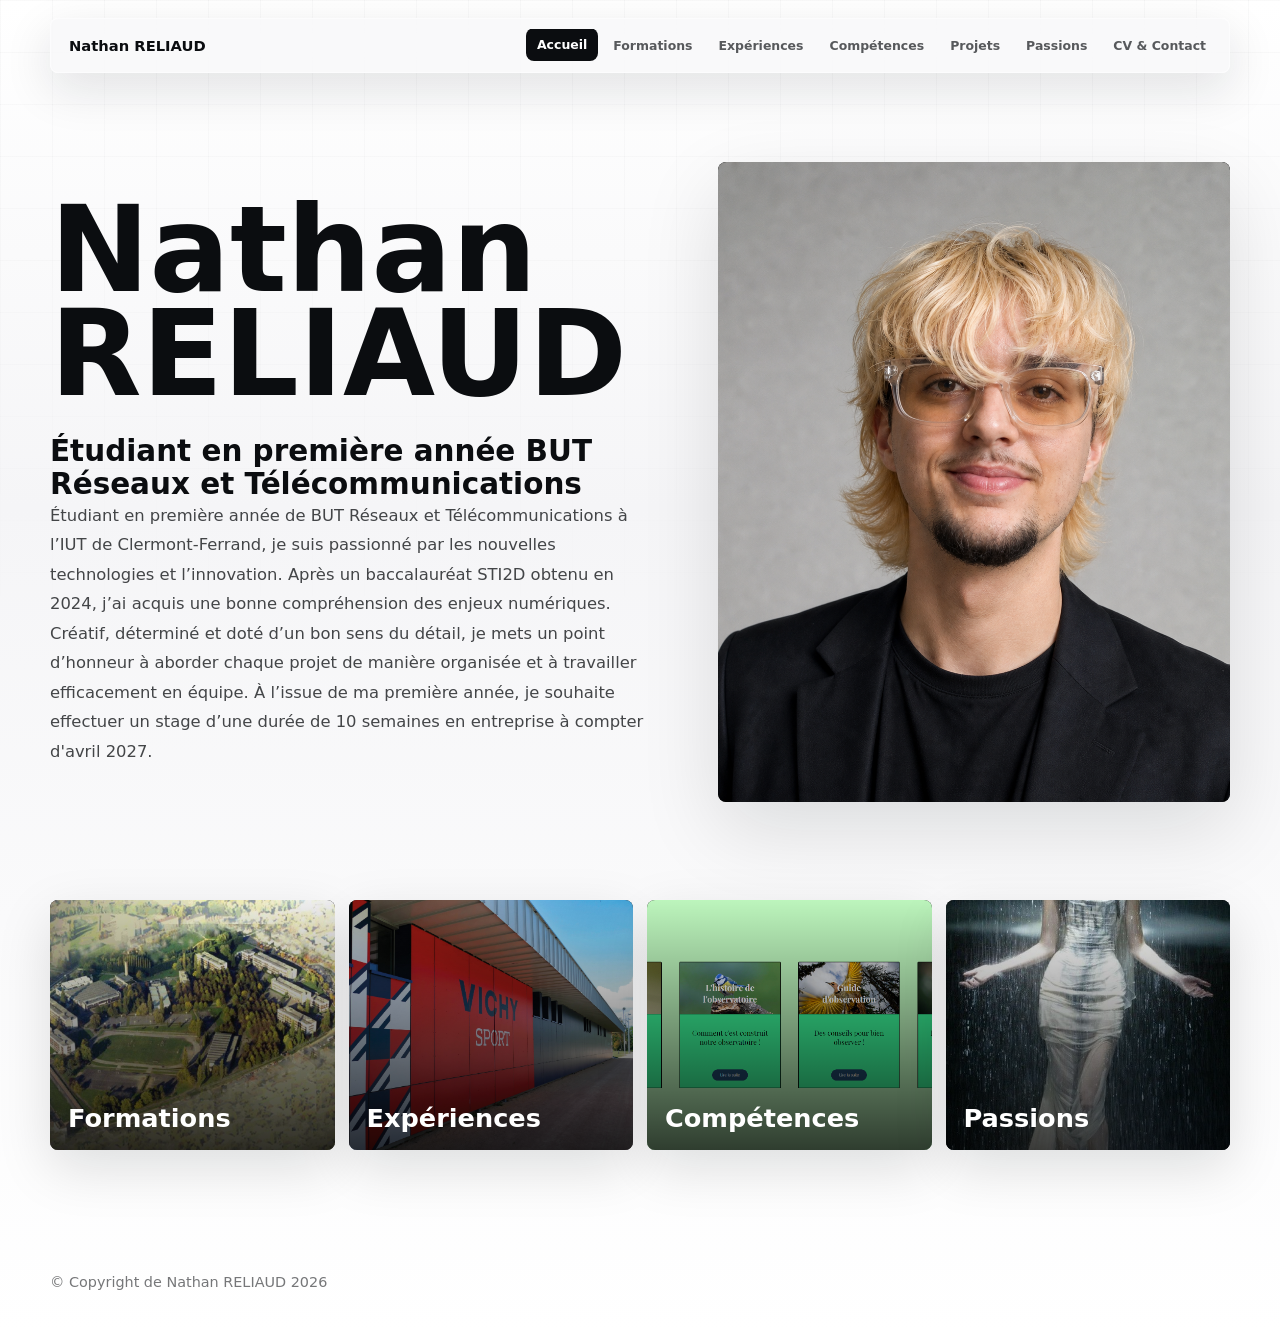
==== index.html @ 06b1cb3a "Add files via upload" ====
<!DOCTYPE html>
<html lang="fr">
<head>
    <meta charset="UTF-8">
    <meta name="viewport" content="width=device-width, initial-scale=1.0">
    <meta name="author" content="Nathan RELIAUD">
    <meta name="description" content="Portfolio de Nathan RELIAUD, étudiant en BUT Réseaux et Télécommunications.">
    <link rel="stylesheet" href="style.css">
    <title>Nathan RELIAUD | Portfolio</title>
</head>
<body>
    <nav class="site-nav" aria-label="Navigation principale">
        <a class="brand" href="index.html">Nathan RELIAUD</a>
        <div class="nav-links">
            <a class="active" href="index.html">Accueil</a>
            <a href="formations.html">Formations</a>
            <a href="experiences.html">Expériences</a>
            <a href="competences.html">Compétences</a>
            <a href="projets.html">Projets</a>
            <a href="passions.html">Passions</a>
            <a href="cv-contact.html">CV & Contact</a>
        </div>
    </nav>

    <header class="hero">
        <div id="paragraphe" class="hero-copy reveal">
            <h1>Nathan RELIAUD</h1>
            <h3>Étudiant en première année BUT Réseaux et Télécommunications</h3>
            <p>
                Étudiant en première année de BUT Réseaux et Télécommunications à l’IUT de Clermont-Ferrand,
                je suis passionné par les nouvelles technologies et l’innovation.
                Après un baccalauréat STI2D obtenu en 2024, j’ai acquis une bonne compréhension des enjeux numériques.
                Créatif, déterminé et doté d’un bon sens du détail,
                je mets un point d’honneur à aborder chaque projet de manière organisée et à travailler efficacement
                en équipe. À l’issue de ma première année, je souhaite effectuer un stage d’une durée de 10 semaines en entreprise à compter d'avril 2027.
            </p>
        </div>

        <div class="hero-visual reveal" aria-label="Aperçu visuel du portfolio">
            <div class="portrait-frame">
                <img src="image/photo-portfolio-cv.png" alt="Portrait de Nathan RELIAUD">
            </div>
        </div>
    </header>

    <main>
        <section class="home-portals" aria-label="Sections du portfolio">
            <a class="portal reveal" href="formations.html">
                <img src="image/lycee.jpg" alt="Formation">
                <span>Formations</span>
            </a>
            <a class="portal reveal" href="experiences.html">
                <img src="image/vestiaire-sud.jpg" alt="Expériences professionnelles">
                <span>Expériences</span>
            </a>
            <a class="portal reveal" href="competences.html">
                <img src="image/site oiseau.png" alt="Compétences">
                <span>Compétences</span>
            </a>
            <a class="portal reveal" href="passions.html">
                <img src="image/AM-spring_summer-98.jpg" alt="Passions">
                <span>Passions</span>
            </a>
        </section>
    </main>

    <footer>
        <p>&copy; Copyright de Nathan RELIAUD 2026</p>
    </footer>
    <script src="script.js"></script>
</body>
</html>
---- style.css ----
:root {
    color-scheme: light;
    --bg: #f5f5f7;
    --surface: rgba(255, 255, 255, 0.76);
    --surface-strong: #ffffff;
    --ink: #0b0d10;
    --muted: #5d6570;
    --line: rgba(14, 18, 24, 0.1);
    --accent: #0a84ff;
    --accent-2: #00a676;
    --accent-3: #ff375f;
    --shadow: 0 28px 80px rgba(11, 13, 16, 0.12);
    --max: 1180px;
}

* {
    box-sizing: border-box;
    margin: 0;
    padding: 0;
}

html {
    scroll-behavior: smooth;
    font-family: -apple-system, BlinkMacSystemFont, "Segoe UI", system-ui, sans-serif;
    background: var(--bg);
    color: var(--ink);
}

body {
    min-height: 100vh;
    background:
        linear-gradient(180deg, #ffffff 0%, #f5f5f7 38%, #ffffff 100%);
    overflow-x: hidden;
}

body::before {
    content: "";
    position: fixed;
    inset: 0;
    pointer-events: none;
    background-image:
        linear-gradient(rgba(10, 13, 18, 0.035) 1px, transparent 1px),
        linear-gradient(90deg, rgba(10, 13, 18, 0.035) 1px, transparent 1px);
    background-size: 52px 52px;
    mask-image: linear-gradient(to bottom, rgba(0, 0, 0, 0.7), transparent 72%);
}

a {
    color: inherit;
}

img,
iframe {
    max-width: 100%;
}

img {
    display: block;
}

strong,
b {
    color: #000000;
    font-weight: 700;
}

h1,
h2,
h3 {
    overflow-wrap: break-word;
}

p {
    overflow-wrap: normal;
    word-break: normal;
}

.site-nav {
    position: fixed;
    z-index: 20;
    top: 18px;
    left: 50%;
    width: min(calc(100% - 28px), var(--max));
    transform: translateX(-50%);
    display: flex;
    align-items: center;
    justify-content: space-between;
    gap: 16px;
    padding: 10px 12px 10px 18px;
    border: 1px solid rgba(255, 255, 255, 0.58);
    border-radius: 8px;
    background: rgba(247, 247, 249, 0.72);
    box-shadow: 0 16px 48px rgba(20, 24, 31, 0.12);
    backdrop-filter: blur(22px) saturate(180%);
}

.brand {
    flex: 0 0 auto;
    text-decoration: none;
    font-size: 0.92rem;
    font-weight: 750;
    letter-spacing: 0;
    color: var(--ink);
}

.nav-links {
    display: flex;
    align-items: center;
    justify-content: flex-end;
    gap: 4px;
    overflow-x: auto;
    scrollbar-width: none;
}

.nav-links::-webkit-scrollbar {
    display: none;
}

.nav-links a {
    flex: 0 0 auto;
    text-decoration: none;
    color: rgba(11, 13, 16, 0.68);
    font-size: 0.78rem;
    font-weight: 650;
    padding: 9px 11px;
    border-radius: 8px;
    transition: color 180ms ease, background 180ms ease, transform 180ms ease;
}

.nav-links a:hover,
.nav-links a.active {
    color: #ffffff;
    background: #0b0d10;
    transform: translateY(-1px);
}

.hero {
    min-height: 100vh;
    width: min(calc(100% - 36px), var(--max));
    margin: 0 auto;
    padding: 128px 0 64px;
    display: grid;
    grid-template-columns: minmax(0, 0.92fr) minmax(360px, 0.78fr);
    gap: clamp(28px, 5vw, 72px);
    align-items: center;
}

.hero > * {
    min-width: 0;
}

#paragraphe {
    max-width: 760px;
}

.hero h1,
.page-hero h1 {
    font-size: clamp(4.2rem, 9.3vw, 8.2rem);
    line-height: 0.88;
    letter-spacing: 0;
    font-weight: 850;
}

.hero h3 {
    width: min(100%, 700px);
    margin-top: 28px;
    font-size: clamp(1.2rem, 2.3vw, 2rem);
    line-height: 1.12;
    letter-spacing: 0;
    font-weight: 740;
}

.hero-copy {
    font-size: clamp(1rem, 1.28vw, 1.18rem);
    line-height: 1.8;
    color: rgba(11, 13, 16, 0.76);
}

.hero-copy br {
    display: none;
}

.hero-copy h1,
.hero-copy h3 {
    color: var(--ink);
}

.hero-visual {
    position: relative;
    min-height: 640px;
    display: grid;
}

.portrait-frame,
.visual-tile {
    overflow: hidden;
    border-radius: 8px;
    background: #111111;
    box-shadow: var(--shadow);
}

.portrait-frame {
    min-height: 640px;
    display: grid;
    place-items: center;
    padding: 0;
}

.visual-tile img,
.portal img,
.media-card img,
.gallery-grid img {
    width: 100%;
    height: 100%;
    object-fit: cover;
}

.portrait-frame img {
    width: 100%;
    height: 100%;
    max-height: none;
    object-fit: cover;
    object-position: center;
    border-radius: 8px;
}

.visual-stack {
    display: grid;
    gap: 14px;
}

.visual-tile:nth-child(1) {
    height: 250px;
}

.visual-tile:nth-child(2) {
    height: 182px;
}

.visual-tile:nth-child(3) {
    height: 180px;
}

.home-portals {
    width: min(calc(100% - 36px), var(--max));
    margin: 0 auto 90px;
    display: grid;
    grid-template-columns: repeat(4, minmax(0, 1fr));
    gap: 14px;
}

.portal {
    position: relative;
    min-height: 250px;
    overflow: hidden;
    border-radius: 8px;
    background: #0b0d10;
    text-decoration: none;
    box-shadow: 0 18px 54px rgba(11, 13, 16, 0.13);
    isolation: isolate;
}

.portal::after {
    content: "";
    position: absolute;
    inset: 0;
    z-index: 1;
    background: linear-gradient(180deg, rgba(0, 0, 0, 0.04), rgba(0, 0, 0, 0.76));
}

.portal img {
    position: absolute;
    inset: 0;
    z-index: 0;
    transform: scale(1.01);
    transition: transform 700ms cubic-bezier(0.2, 0.8, 0.2, 1), filter 700ms ease;
}

.portal span {
    position: absolute;
    z-index: 2;
    left: 18px;
    right: 18px;
    bottom: 18px;
    color: #ffffff;
    font-size: clamp(1.25rem, 2vw, 2rem);
    line-height: 1;
    font-weight: 800;
    letter-spacing: 0;
}

.portal:hover img {
    transform: scale(1.08);
    filter: saturate(1.08) contrast(1.04);
}

.page-hero {
    position: relative;
    min-height: 78vh;
    display: grid;
    align-items: end;
    overflow: hidden;
    padding: 142px max(24px, calc((100vw - var(--max)) / 2)) 76px;
    color: #ffffff;
    background: #0b0d10;
}

.page-hero::after {
    content: "";
    position: absolute;
    inset: 0;
    background:
        linear-gradient(90deg, rgba(0, 0, 0, 0.76), rgba(0, 0, 0, 0.16) 58%, rgba(0, 0, 0, 0.56)),
        linear-gradient(180deg, rgba(0, 0, 0, 0), rgba(0, 0, 0, 0.72));
}

.page-hero img {
    position: absolute;
    inset: 0;
    width: 100%;
    height: 100%;
    object-fit: cover;
}

.page-hero img[src$="photo-portfolio-cv.png"] {
    object-position: center 30%;
}

.page-hero h1 {
    position: relative;
    z-index: 1;
    width: min(980px, 100%);
    color: #ffffff;
    overflow-wrap: break-word;
    hyphens: auto;
}

.page-content {
    width: min(calc(100% - 36px), var(--max));
    margin: 0 auto;
    padding: 80px 0 100px;
}

.content-section {
    display: grid;
    gap: 18px;
}

.content-section + .content-section {
    margin-top: 74px;
}

.section-title {
    font-size: clamp(2.25rem, 5vw, 5.5rem);
    line-height: 0.95;
    letter-spacing: 0;
    font-weight: 840;
}

.feature-card,
.text-card,
.media-card,
.cv-panel {
    border: 1px solid var(--line);
    border-radius: 8px;
    background: var(--surface-strong);
    box-shadow: 0 24px 70px rgba(24, 27, 34, 0.08);
}

.feature-card,
.text-card {
    padding: clamp(22px, 4vw, 46px);
}

.feature-card {
    display: grid;
    grid-template-columns: minmax(0, 0.88fr) minmax(320px, 1.12fr);
    gap: clamp(22px, 4vw, 52px);
    align-items: center;
}

.feature-card.reverse {
    grid-template-columns: minmax(320px, 1.12fr) minmax(0, 0.88fr);
}

.feature-card.reverse .copy {
    order: 2;
}

.feature-card.reverse .media-card {
    order: 1;
}

.copy {
    display: grid;
    gap: 15px;
    min-width: 0;
    font-size: clamp(1rem, 1.4vw, 1.13rem);
    line-height: 1.75;
    color: rgba(11, 13, 16, 0.72);
}

.copy h2,
.copy h3,
.text-card h2,
.text-card h3 {
    color: var(--ink);
    font-size: clamp(1.6rem, 3vw, 3.1rem);
    line-height: 1;
    letter-spacing: 0;
    font-weight: 800;
}

.media-card {
    min-height: 360px;
    overflow: hidden;
    background: #d8dde4;
}

.media-card.contain-image {
    display: grid;
    place-items: center;
    padding: clamp(20px, 4vw, 44px);
}

.media-card.contain-image img {
    width: min(100%, 760px);
    height: auto;
    max-height: 100%;
    object-fit: contain;
}

.media-card.tall {
    min-height: 520px;
}

.media-card.project-shot {
    min-height: 460px;
}

.media-card.project-shot img {
    object-fit: contain;
    padding: clamp(12px, 2vw, 22px);
    background: #eef1f5;
}

.media-card.compact {
    min-height: 280px;
}

.skills-grid,
.qualities-grid,
.projects-grid,
.contact-grid {
    display: grid;
    grid-template-columns: repeat(3, minmax(0, 1fr));
    gap: 14px;
}

.skills-grid {
    grid-template-columns: 1fr;
    align-items: start;
}

.projects-grid,
.contact-grid {
    grid-template-columns: repeat(2, minmax(0, 1fr));
}

.text-card {
    display: grid;
    align-content: start;
    gap: 14px;
    min-width: 0;
    overflow: hidden;
}

.text-card p {
    line-height: 1.74;
    color: rgba(11, 13, 16, 0.72);
    max-width: 100%;
}

.skill-meter {
    display: grid;
    grid-template-columns: 1fr auto;
    gap: 10px;
    align-items: center;
    margin: 8px 0 10px;
}

progress {
    width: 100%;
    height: 9px;
    overflow: hidden;
    border: 0;
    border-radius: 999px;
    background: #e8ebef;
}

progress::-webkit-progress-bar {
    background: #e8ebef;
    border-radius: 999px;
}

progress::-webkit-progress-value {
    border-radius: 999px;
    background: linear-gradient(90deg, var(--accent), var(--accent-2));
}

progress::-moz-progress-bar {
    border-radius: 999px;
    background: linear-gradient(90deg, var(--accent), var(--accent-2));
}

.gallery-grid,
.music-grid {
    display: grid;
    gap: 14px;
}

.gallery-grid {
    grid-template-columns: repeat(3, minmax(0, 1fr));
}

.music-grid {
    grid-template-columns: repeat(3, minmax(0, 1fr));
}

.galerie-item {
    position: relative;
    min-height: 520px;
    overflow: hidden;
    border-radius: 8px;
    background: #0b0d10;
    box-shadow: 0 20px 55px rgba(11, 13, 16, 0.12);
}

.galerie-item img {
    width: 100%;
    height: 100%;
    object-fit: cover;
}

.galerie-item figcaption {
    position: absolute;
    left: 14px;
    right: 14px;
    bottom: 14px;
    z-index: 2;
    padding: 12px 13px;
    border-radius: 8px;
    color: #ffffff;
    font-size: 0.9rem;
    font-weight: 700;
    background: rgba(0, 0, 0, 0.48);
    backdrop-filter: blur(14px);
}

.music-grid img {
    width: 100%;
    aspect-ratio: 1;
    object-fit: cover;
    border-radius: 8px;
    box-shadow: 0 20px 55px rgba(11, 13, 16, 0.12);
}

.cv-panel {
    overflow: hidden;
    background: #ffffff;
}

iframe {
    display: block;
    width: 100%;
    height: min(74vh, 760px);
    border: 0;
}

.contact-grid {
    align-items: stretch;
}

.contact-grid .text-card a {
    color: var(--accent);
    font-weight: 760;
    text-decoration-thickness: 2px;
    text-underline-offset: 5px;
}

footer {
    width: min(calc(100% - 36px), var(--max));
    margin: 0 auto;
    padding: 34px 0 42px;
    color: rgba(11, 13, 16, 0.56);
    font-size: 0.9rem;
}

.reveal {
    opacity: 1;
    transform: none;
    transition: opacity 720ms ease, transform 720ms cubic-bezier(0.2, 0.8, 0.2, 1);
}

.motion-ready .reveal {
    opacity: 1;
    transform: translateY(24px);
}

.reveal.is-visible {
    opacity: 1;
    transform: translateY(0);
}

@media (max-width: 980px) {
    .site-nav {
        align-items: flex-start;
        flex-direction: column;
    }

    .nav-links {
        width: 100%;
        justify-content: flex-start;
    }

    .hero {
        grid-template-columns: 1fr;
        padding-top: 158px;
    }

    .hero-visual {
        grid-template-columns: 1fr;
        min-height: 0;
    }

    .portrait-frame {
        min-height: 520px;
    }

    .home-portals,
    .skills-grid,
    .qualities-grid,
    .projects-grid,
    .gallery-grid,
    .music-grid,
    .contact-grid,
    .feature-card,
    .feature-card.reverse {
        grid-template-columns: 1fr;
    }

    .feature-card.reverse .copy,
    .feature-card.reverse .media-card {
        order: initial;
    }
}

@media (max-width: 640px) {
    .site-nav {
        top: 10px;
        width: min(calc(100% - 18px), var(--max));
        padding: 10px;
    }

    .brand {
        padding-left: 2px;
    }

    .nav-links a {
        font-size: 0.7rem;
        padding: 7px 8px;
    }

    .nav-links {
        flex-wrap: wrap;
        overflow-x: visible;
        row-gap: 4px;
    }

    .hero,
    .page-content,
    .home-portals,
    footer {
        width: min(calc(100% - 22px), var(--max));
    }

    #paragraphe,
    .hero-copy,
    .hero-copy h3,
    .hero-copy p {
        width: calc(100vw - 22px);
        max-width: calc(100vw - 22px);
    }

    .hero-copy h3 {
        max-inline-size: 28ch;
    }

    .hero-copy p {
        max-inline-size: 35ch;
    }

    .hero {
        padding-top: 150px;
        gap: 22px;
    }

    .hero h1,
    .page-hero h1 {
        font-size: clamp(3.1rem, 16vw, 4.9rem);
    }

    .page-hero h1 {
        font-size: clamp(2.25rem, 9.8vw, 3.2rem);
        line-height: 0.92;
    }

    .hero h3 {
        margin-top: 20px;
        font-size: 1.05rem;
    }

    .portrait-frame {
        min-height: 410px;
    }

    .home-portals {
        margin-bottom: 56px;
    }

    .portal {
        min-height: 210px;
    }

    .page-hero {
        min-height: 66vh;
        padding-top: 170px;
        padding-bottom: 52px;
    }

    .page-content {
        padding: 52px 0 70px;
    }

    .feature-card,
    .text-card {
        padding: 22px;
    }

    .copy h2,
    .copy h3,
    .text-card h2,
    .text-card h3 {
        font-size: 1.36rem;
        line-height: 1.08;
    }

    .media-card,
    .media-card.tall {
        min-height: 270px;
    }

    .media-card.project-shot {
        min-height: 260px;
    }

    .galerie-item {
        min-height: 430px;
    }
}

@media (prefers-reduced-motion: reduce) {
    *,
    *::before,
    *::after {
        scroll-behavior: auto !important;
        transition-duration: 1ms !important;
        animation-duration: 1ms !important;
        animation-iteration-count: 1 !important;
    }

    .reveal {
        opacity: 1;
        transform: none;
    }
}
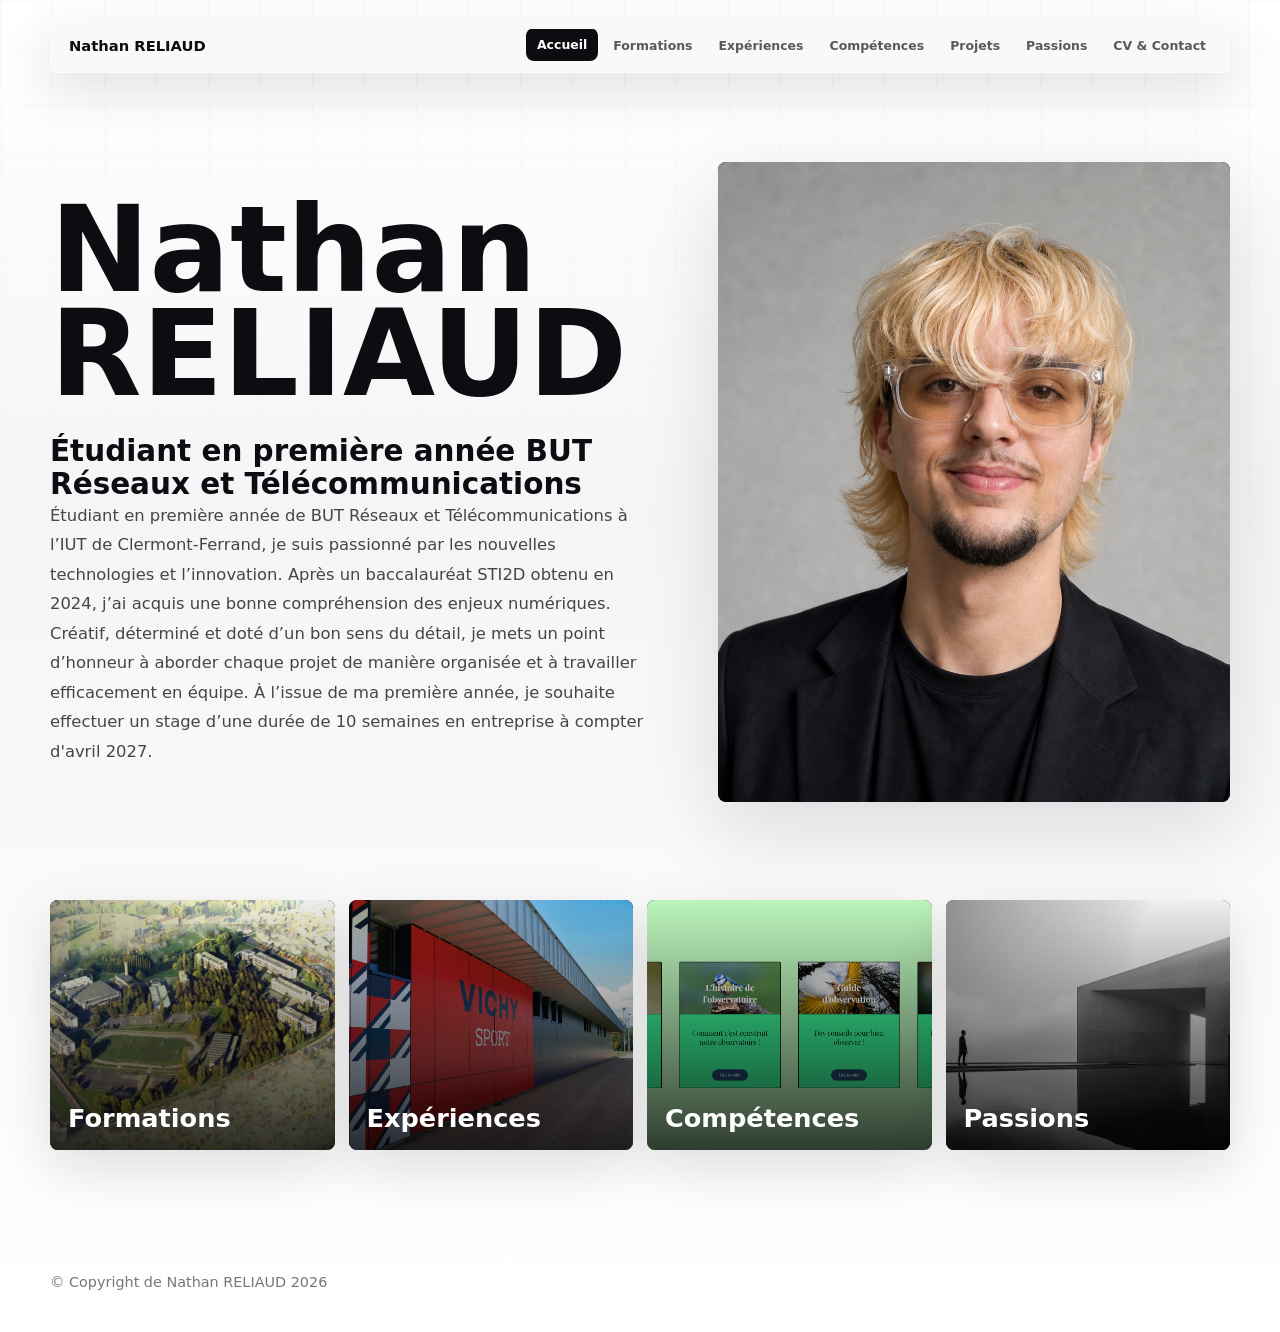
==== commit a71731ae: "Update index.html" ====
--- a/index.html
+++ b/index.html
@@ -58,7 +58,7 @@
                 <span>Compétences</span>
             </a>
             <a class="portal reveal" href="passions.html">
-                <img src="image/AM-spring_summer-98.jpg" alt="Passions">
+                <img src="image/brutalism.jpg" alt="Passions">
                 <span>Passions</span>
             </a>
         </section>
